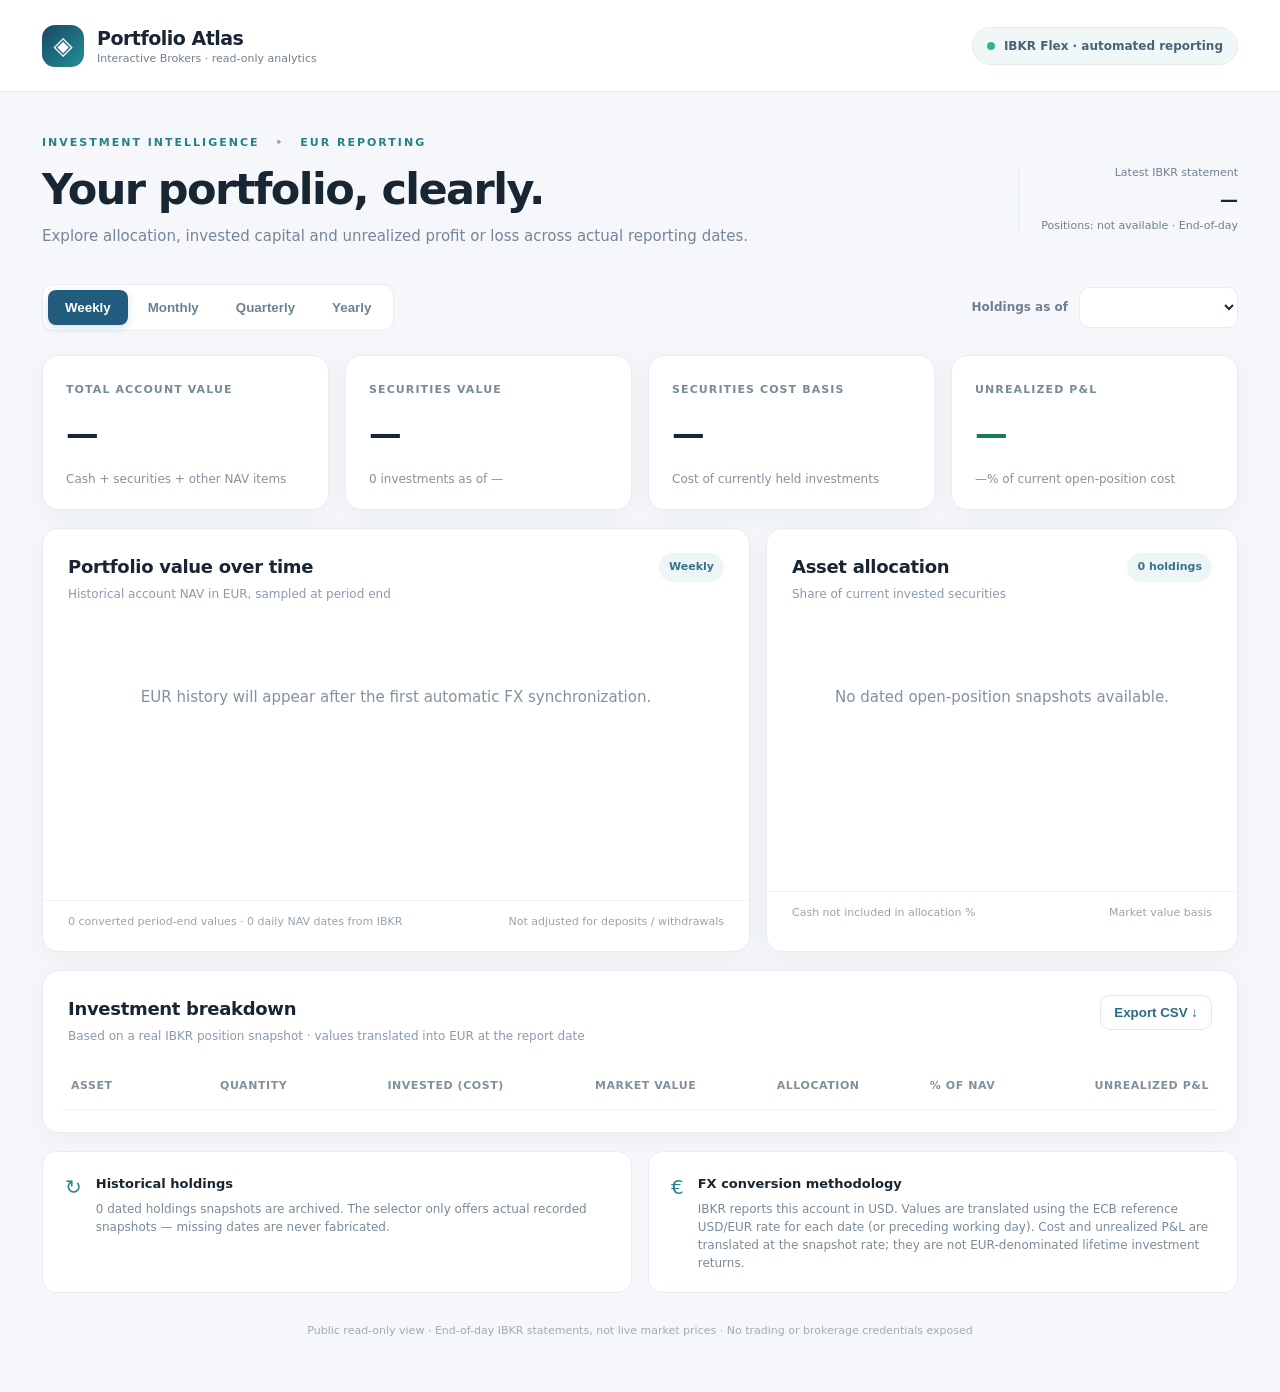
==== public/index.html @ f856964e "Restore public/index.html to project structure" ====
<!doctype html>
<html lang="en">
<head>
<meta charset="utf-8"><meta name="viewport" content="width=device-width,initial-scale=1">
<meta name="robots" content="noindex,nofollow">
<title>Portfolio Atlas · IBKR Analytics</title>
<link rel="stylesheet" href="style.css">
</head>
<body>
<div class="shell">
  <header class="header"><div class="brand"><div class="brand-icon">◈</div><div><div class="brand-name">Portfolio Atlas</div><div class="brand-subtitle">Interactive Brokers · read-only analytics</div></div></div><div class="status"><span class="green-dot"></span> IBKR Flex · automated reporting</div></header>
  <main>
    <div class="eyebrow">INVESTMENT INTELLIGENCE <span class="dot-sep">•</span> EUR REPORTING</div>
    <div class="head"><div><h1>Your portfolio, clearly.</h1><p class="lead">Explore allocation, invested capital and unrealized profit or loss across actual reporting dates.</p></div><div class="sync-box"><small>Latest IBKR statement</small><strong id="last-date">—</strong><small id="last-sync">Not yet synchronized</small></div></div>
    <div class="notice" id="fx-notice" hidden></div>
    <div class="controls"><div class="segment" role="group" aria-label="Reporting frequency"><button class="active" data-period="Weekly">Weekly</button><button data-period="Monthly">Monthly</button><button data-period="Quarterly">Quarterly</button><button data-period="Yearly">Yearly</button></div><div class="snapshot-pick"><label for="snapshot">Holdings as of</label><select id="snapshot"></select></div></div>
    <section class="metrics" aria-label="Portfolio overview">
      <article class="metric"><small>TOTAL ACCOUNT VALUE</small><div class="metric-value" id="nav-value">—</div><div class="metric-desc">Cash + securities + other NAV items</div></article>
      <article class="metric"><small>SECURITIES VALUE</small><div class="metric-value" id="hold-value">—</div><div class="metric-desc" id="hold-count">Current open holdings</div></article>
      <article class="metric"><small>SECURITIES COST BASIS</small><div class="metric-value" id="cost-value">—</div><div class="metric-desc">Cost of currently held investments</div></article>
      <article class="metric"><small>UNREALIZED P&L</small><div class="metric-value" id="pnl-value">—</div><div class="metric-desc" id="pnl-pct">Profit / loss on open positions</div></article>
    </section>
    <section class="panels">
      <article class="panel history"><div class="panel-header"><div><h2>Portfolio value over time</h2><p>Historical account NAV in EUR, sampled at period end</p></div><span class="chip" id="nav-period">Weekly</span></div><div id="nav-chart" class="chart-box"></div><div class="chart-footer"><span id="history-count">—</span><span>Not adjusted for deposits / withdrawals</span></div></article>
      <article class="panel allocation"><div class="panel-header"><div><h2>Asset allocation</h2><p>Share of current invested securities</p></div><span class="chip" id="count-label">—</span></div><div id="allocation" class="allocation-body"></div><div class="chart-footer"><span>Cash not included in allocation %</span><span>Market value basis</span></div></article>
    </section>
    <section class="panel positions"><div class="panel-header"><div><h2>Investment breakdown</h2><p>Based on a real IBKR position snapshot · values translated into EUR at the report date</p></div><button id="csv-export" class="outline">Export CSV ↓</button></div><div class="table-scroller"><table><thead><tr><th>Asset</th><th>Quantity</th><th>Invested (cost)</th><th>Market value</th><th>Allocation</th><th>% of NAV</th><th>Unrealized P&L</th></tr></thead><tbody id="holdings-table"></tbody></table></div></section>
    <div class="info-grid"><div class="info"><span class="info-icon">↻</span><div><strong>Historical holdings</strong><p id="holdings-history-info">Collecting actual position snapshots.</p></div></div><div class="info"><span class="info-icon">€</span><div><strong>FX conversion methodology</strong><p>IBKR reports this account in USD. Values are translated using the ECB reference USD/EUR rate for each date (or preceding working day). Cost and unrealized P&L are translated at the snapshot rate; they are not EUR-denominated lifetime investment returns.</p></div></div></div>
    <footer>Public read-only view · End-of-day IBKR statements, not live market prices · No trading or brokerage credentials exposed</footer>
  </main>
</div>
<script src="data.js"></script><script src="app.js"></script>
</body></html>
---- public/style.css ----
:root{--bg:#f5f7fa;--card:#fff;--ink:#182532;--muted:#708091;--line:#e7edf1;--blue:#1f5a82;--teal:#268b91;--green:#177c5b;--red:#bd5252;--shadow:0 5px 26px rgba(22,51,75,.045)}*{box-sizing:border-box}body{margin:0;background:var(--bg);color:var(--ink);font:15px/1.5 system-ui,-apple-system,"Segoe UI",sans-serif}.shell{max-width:1420px;margin:auto;min-height:100vh}.header{height:92px;display:flex;align-items:center;justify-content:space-between;border-bottom:1px solid var(--line);padding:0 42px;background:#fff}.brand{display:flex;align-items:center;gap:13px}.brand-icon{height:42px;width:42px;border-radius:13px;background:linear-gradient(135deg,#164865,#278e96);display:grid;place-items:center;color:#fff;font-size:25px}.brand-name{font-weight:750;letter-spacing:-.5px;font-size:19px}.brand-subtitle{font-size:11px;color:var(--muted);margin-top:-2px}.status{display:flex;align-items:center;gap:9px;color:#486476;background:#f0f7f7;border:1px solid #e3eded;border-radius:99px;padding:9px 14px;font-size:12px;font-weight:650}.green-dot{width:8px;height:8px;background:#36b58d;border-radius:50%}main{padding:43px 42px}.eyebrow{color:#268187;font-size:11px;font-weight:800;letter-spacing:2px}.dot-sep{padding:0 10px;color:#9aa4af}.head{display:flex;justify-content:space-between;align-items:center;gap:20px}h1{font-size:clamp(29px,4vw,43px);letter-spacing:-1.55px;line-height:1.2;margin:12px 0 10px}.lead{margin:0;color:#768597;font-size:15px;max-width:730px}.sync-box{text-align:right;border-left:1px solid var(--line);padding-left:22px;white-space:nowrap}.sync-box small{display:block;color:var(--muted);font-size:11px}.sync-box strong{display:block;font-size:18px;margin:5px 0}.controls{display:flex;justify-content:space-between;align-items:center;gap:14px;margin:36px 0 24px}.segment{display:flex;padding:5px;border:1px solid var(--line);background:white;border-radius:11px;gap:3px}.segment button{appearance:none;border:0;background:transparent;border-radius:8px;color:#6d8291;padding:10px 17px;cursor:pointer;font-weight:600}.segment button.active{background:#215b7e;color:white;box-shadow:0 3px 8px #17395326}.snapshot-pick{display:flex;align-items:center;gap:11px}.snapshot-pick label{font-size:12px;color:var(--muted);font-weight:700}.snapshot-pick select{border:1px solid var(--line);background:#fff;border-radius:10px;padding:11px 13px;min-width:159px;color:var(--ink)}.metrics{display:grid;grid-template-columns:repeat(4,minmax(0,1fr));gap:16px}.metric{background:#fff;border:1px solid var(--line);border-radius:16px;padding:21px 23px;box-shadow:var(--shadow)}.metric small{font-size:11px;font-weight:750;letter-spacing:1.1px;color:#778c99}.metric-value{font-size:clamp(23px,2.55vw,33px);font-weight:760;letter-spacing:-1px;margin:11px 0}.metric-desc{font-size:12px;color:#8492a0}.positive{color:var(--green)}.negative{color:var(--red)}.panels{display:grid;grid-template-columns:1.5fr 1fr;gap:16px;margin-top:18px}.panel{background:#fff;border:1px solid var(--line);border-radius:16px;box-shadow:var(--shadow);overflow:hidden}.panel-header{display:flex;align-items:flex-start;justify-content:space-between;gap:12px;padding:24px 25px 8px}h2{font-size:18px;letter-spacing:-.3px;margin:0 0 5px}.panel-header p{font-size:12px;color:#8b9aab;margin:0}.chip{border-radius:99px;padding:6px 10px;background:#edf5f7;font-size:11px;color:#38748d;font-weight:700}.chart-box{height:289px;padding:15px 20px 8px}.chart-box svg{width:100%;height:100%;overflow:visible}.chart-footer{display:flex;justify-content:space-between;padding:13px 25px 20px;border-top:1px solid #f0f2f4;gap:10px;font-size:11px;color:#97a4af}.allocation-body{padding:15px 24px 18px;min-height:280px}.bar-row{margin:0 0 15px}.bar-line{display:flex;justify-content:space-between;margin-bottom:6px;font-size:12px}.bar-line strong{font-weight:750}.bar-line span{color:#607482}.bar-bg{width:100%;height:9px;background:#edf2f4;border-radius:12px;overflow:hidden}.bar-fill{height:100%;border-radius:12px;background:linear-gradient(90deg,#24718e,#38a7a0)}.positions{margin-top:18px}.outline{border:1px solid #dfe9ee;background:white;border-radius:10px;color:#296b86;font-weight:700;padding:9px 13px;cursor:pointer}.table-scroller{overflow:auto;padding:10px 18px 22px}table{border-collapse:collapse;width:100%;white-space:nowrap;text-align:right;font-size:13px}td,th{padding:15px 10px;border-bottom:1px solid #eff2f4}th{font-weight:750;color:#81919c;font-size:11px;text-transform:uppercase;letter-spacing:.55px}td{font-variant-numeric:tabular-nums}td:first-child,th:first-child{text-align:left}.ticker{display:flex;align-items:center;gap:11px}.ticker-icon{flex-shrink:0;border-radius:10px;width:38px;height:38px;display:grid;place-items:center;background:#edf4f6;color:#255d7a;font-size:11px;font-weight:850}.ticker strong{display:block;font-weight:750}.ticker small{display:block;color:#9ba6b1;font-size:10px;max-width:250px;overflow:hidden;text-overflow:ellipsis}.cell-muted{color:#687b88}.empty{color:#8091a0;text-align:center;padding:60px 12px}.notice{margin-top:24px;border-radius:12px;background:#fff8e8;color:#785e2c;padding:13px 16px;border:1px solid #f0e5c9;font-size:13px}.info-grid{display:grid;grid-template-columns:1fr 1fr;gap:16px;margin-top:18px}.info{display:flex;gap:14px;padding:20px 22px;border:1px solid var(--line);border-radius:14px;background:#fff}.info-icon{font-size:20px;color:#28858c}.info strong{font-size:13px}.info p{margin:5px 0 0;color:#7a8b98;font-size:12px}footer{padding:30px 0 10px;text-align:center;color:#a0abb3;font-size:11px}@media(max-width:980px){.metrics{grid-template-columns:repeat(2,1fr)}.panels,.info-grid{grid-template-columns:1fr}.chart-box{height:260px}}@media(max-width:650px){.header{height:80px;padding:0 20px}.header .status{display:none}main{padding:26px 16px}.head{display:block}.sync-box{text-align:left;border:0;padding:14px 0 0}.controls{flex-direction:column;align-items:stretch;margin:24px 0 18px}.segment{display:grid;grid-template-columns:repeat(4,1fr)}.segment button{padding:8px 3px;font-size:12px}.snapshot-pick{justify-content:space-between}.metrics{gap:10px}.metric{padding:15px}.metric-value{font-size:22px}.metric small{font-size:9px}.metric-desc{font-size:10px}.panel-header{padding:20px 17px 6px}.chart-footer{padding:12px 16px 16px}.ticker small{max-width:110px}}
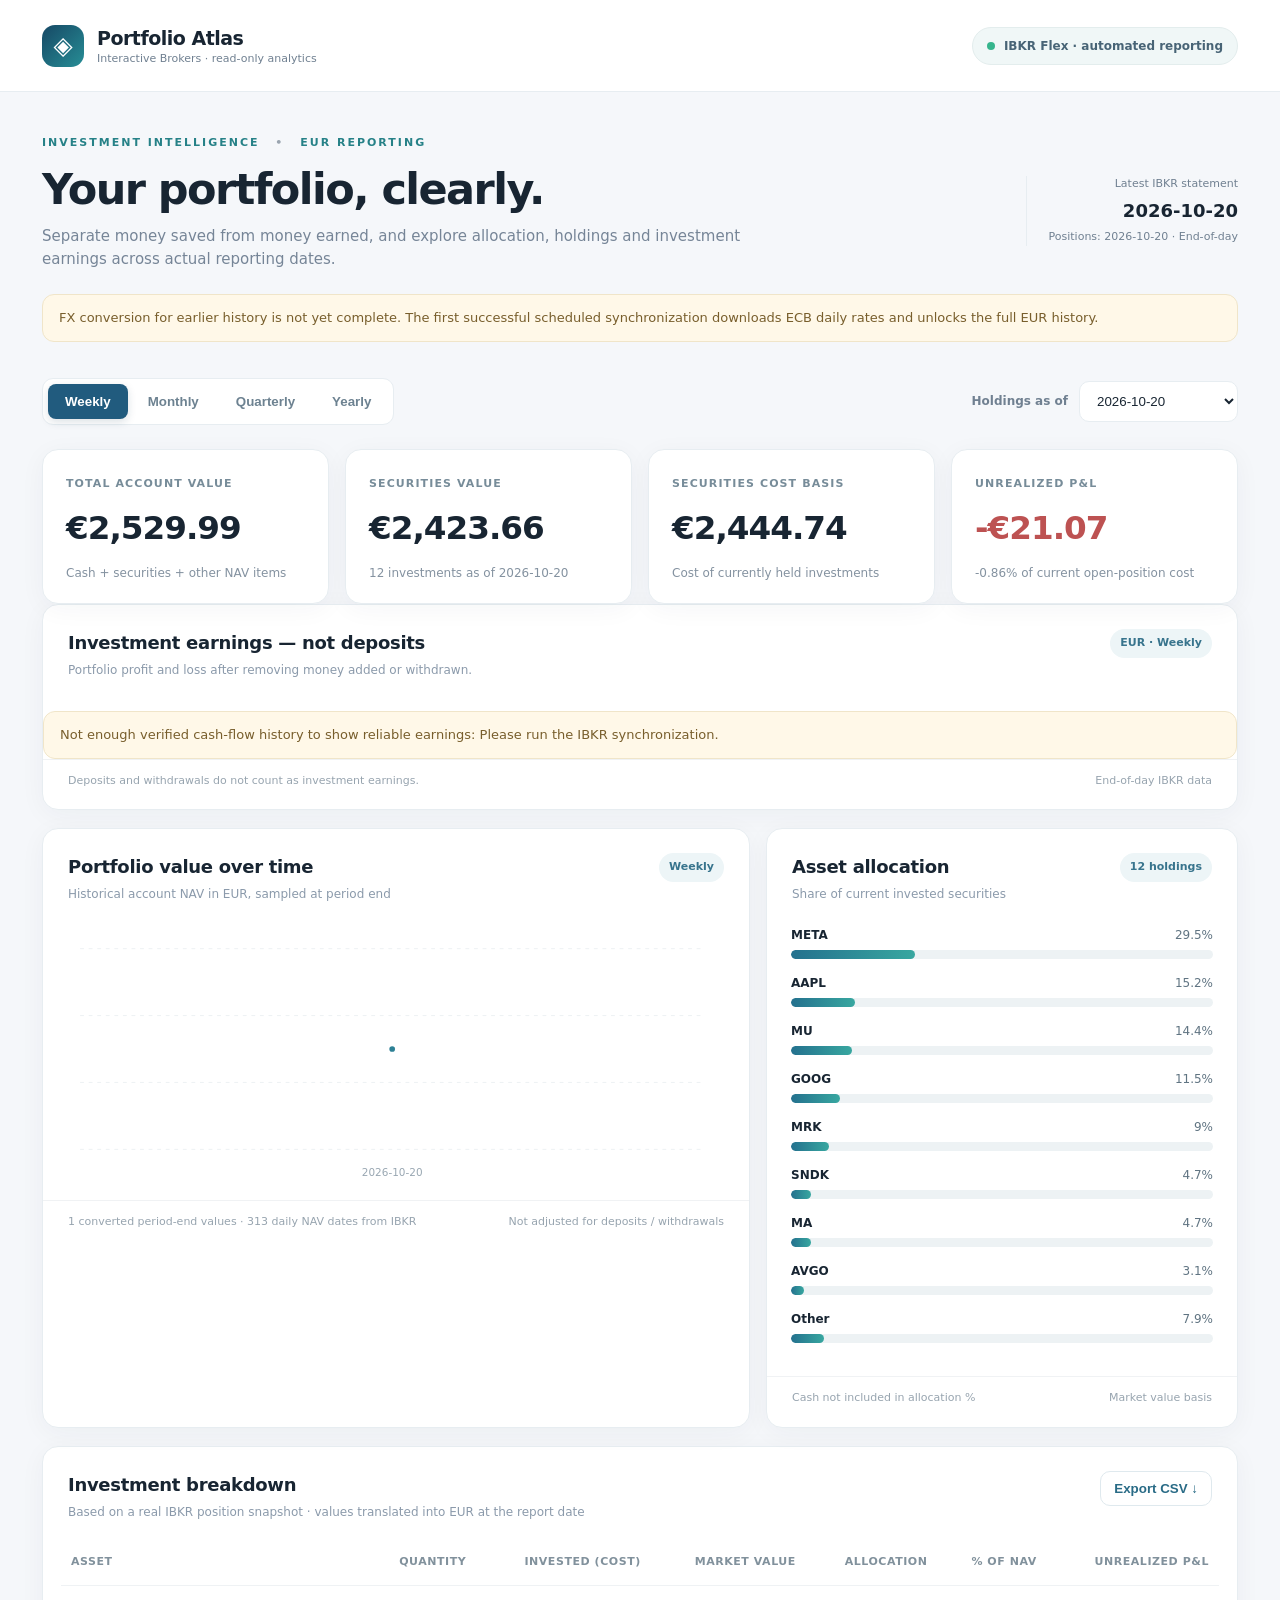
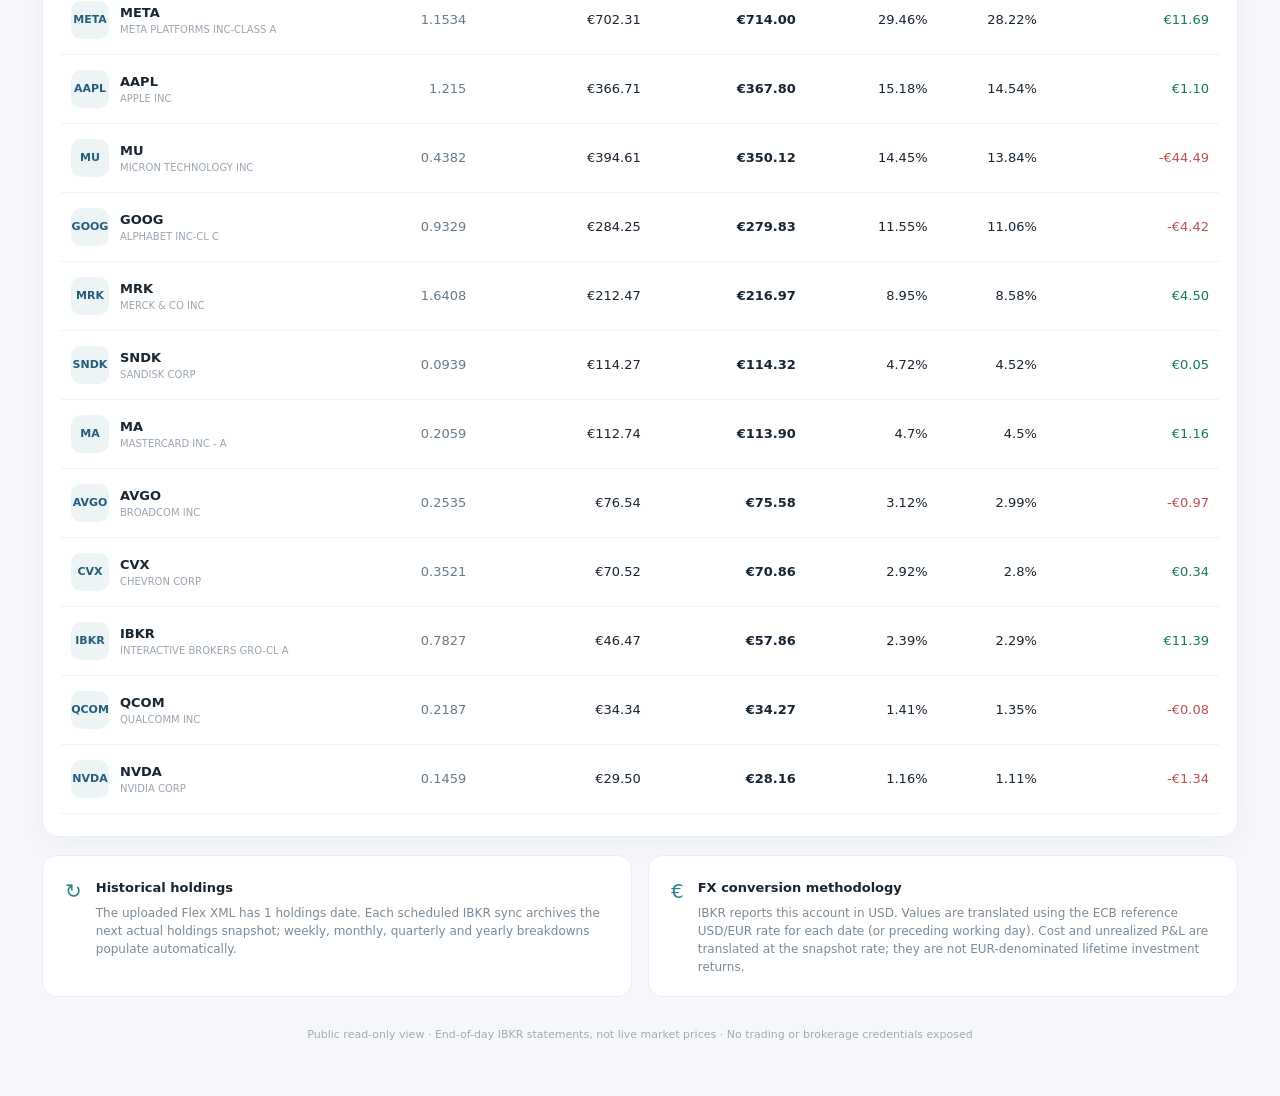
==== commit 7de4570f: "Display earnings insights in portfolio dashboard" ====
--- a/public/index.html
+++ b/public/index.html
@@ -11,7 +11,7 @@
   <header class="header"><div class="brand"><div class="brand-icon">◈</div><div><div class="brand-name">Portfolio Atlas</div><div class="brand-subtitle">Interactive Brokers · read-only analytics</div></div></div><div class="status"><span class="green-dot"></span> IBKR Flex · automated reporting</div></header>
   <main>
     <div class="eyebrow">INVESTMENT INTELLIGENCE <span class="dot-sep">•</span> EUR REPORTING</div>
-    <div class="head"><div><h1>Your portfolio, clearly.</h1><p class="lead">Explore allocation, invested capital and unrealized profit or loss across actual reporting dates.</p></div><div class="sync-box"><small>Latest IBKR statement</small><strong id="last-date">—</strong><small id="last-sync">Not yet synchronized</small></div></div>
+    <div class="head"><div><h1>Your portfolio, clearly.</h1><p class="lead">Separate money saved from money earned, and explore allocation, holdings and investment earnings across actual reporting dates.</p></div><div class="sync-box"><small>Latest IBKR statement</small><strong id="last-date">—</strong><small id="last-sync">Not yet synchronized</small></div></div>
     <div class="notice" id="fx-notice" hidden></div>
     <div class="controls"><div class="segment" role="group" aria-label="Reporting frequency"><button class="active" data-period="Weekly">Weekly</button><button data-period="Monthly">Monthly</button><button data-period="Quarterly">Quarterly</button><button data-period="Yearly">Yearly</button></div><div class="snapshot-pick"><label for="snapshot">Holdings as of</label><select id="snapshot"></select></div></div>
     <section class="metrics" aria-label="Portfolio overview">
@@ -29,5 +29,5 @@
     <footer>Public read-only view · End-of-day IBKR statements, not live market prices · No trading or brokerage credentials exposed</footer>
   </main>
 </div>
-<script src="data.js"></script><script src="app.js"></script>
+<script src="data.js"></script><script src="app.js"></script><script src="returns.js"></script>
 </body></html>
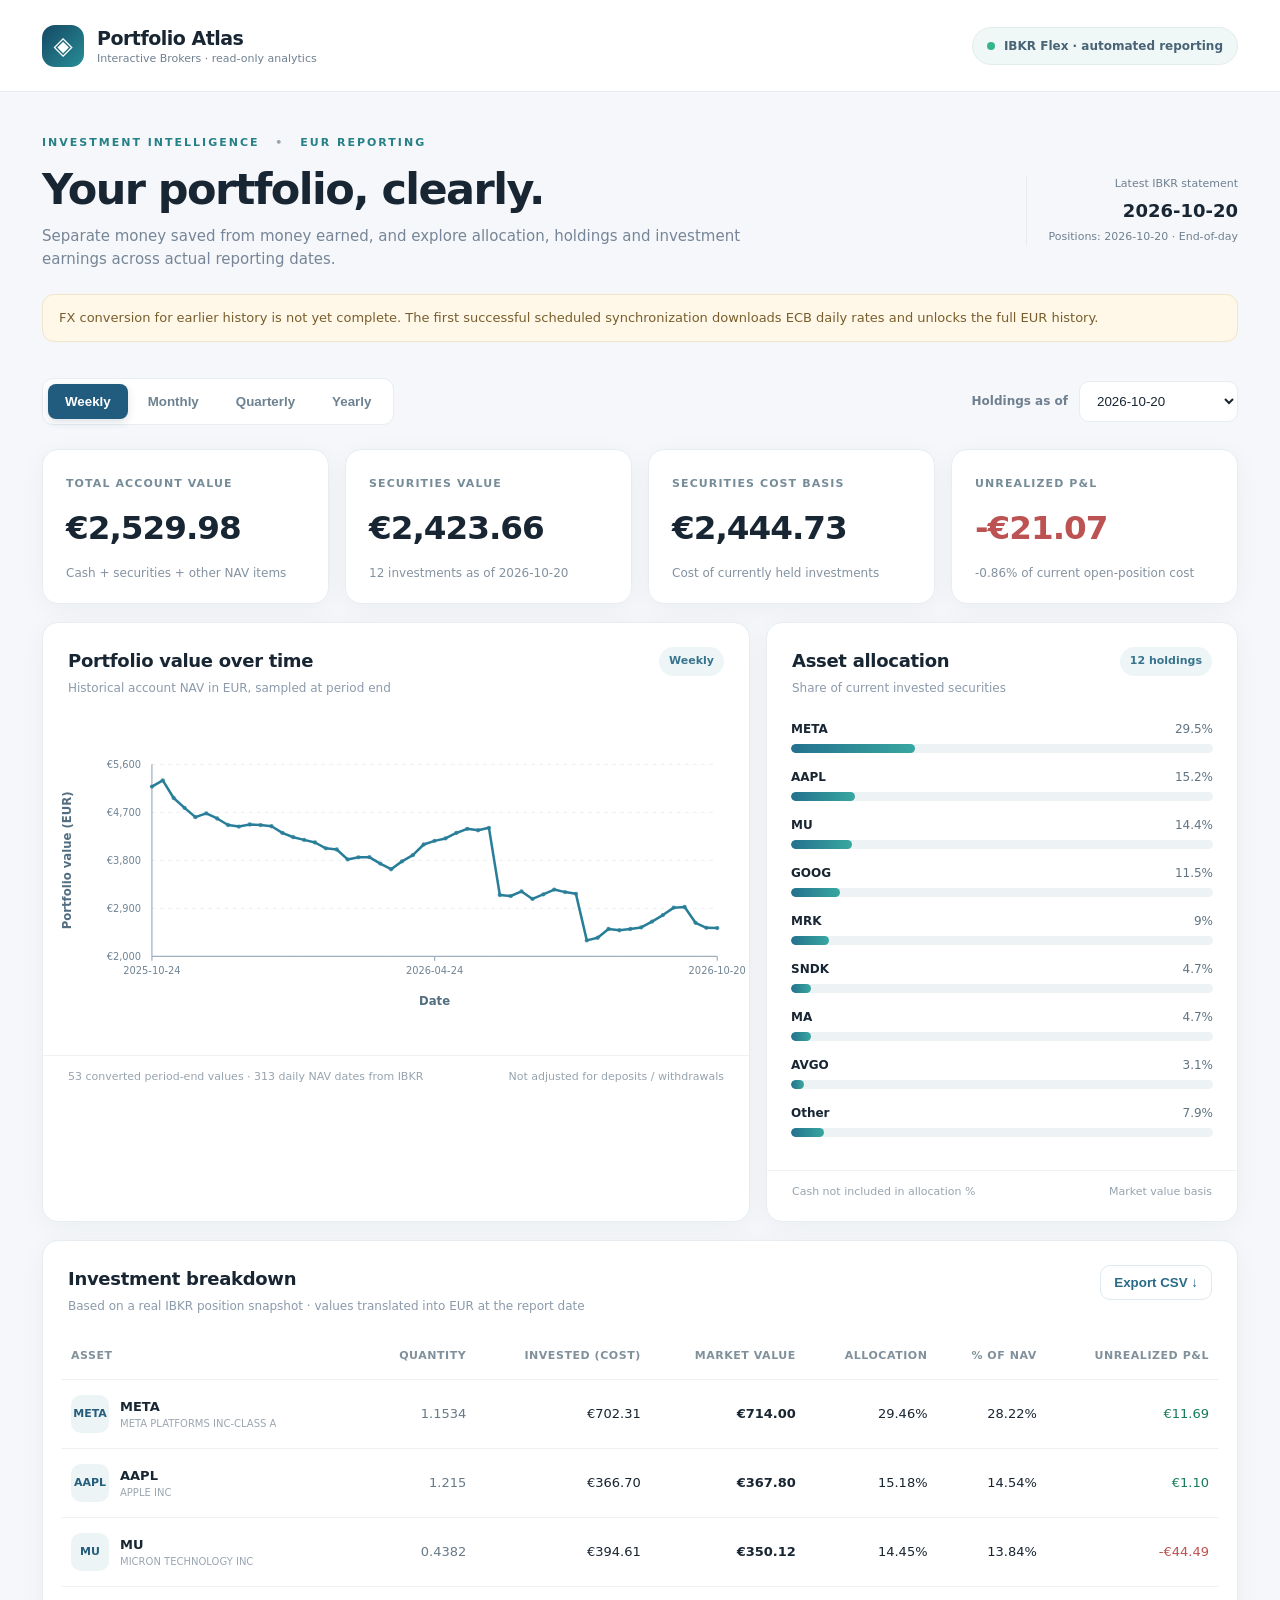
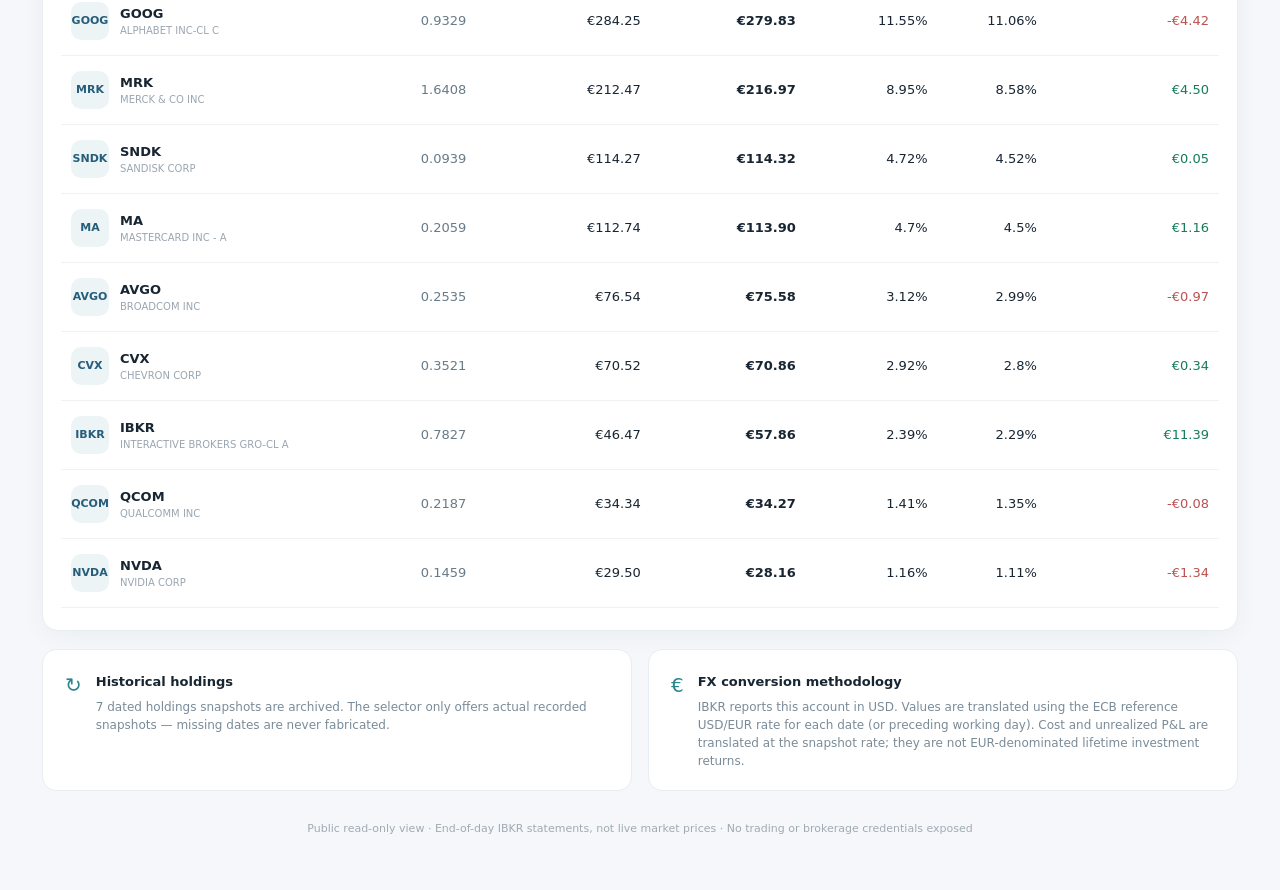
==== commit f594264e: "Load shared interactive date/amount chart module on portfolio site" ====
--- a/public/index.html
+++ b/public/index.html
@@ -29,5 +29,5 @@
     <footer>Public read-only view · End-of-day IBKR statements, not live market prices · No trading or brokerage credentials exposed</footer>
   </main>
 </div>
-<script src="data.js"></script><script src="app.js"></script><script src="returns.js"></script>
+<script src="data.js"></script><script src="chart.js"></script><script src="app.js"></script><script src="returns.js"></script>
 </body></html>
--- a/public/style.css
+++ b/public/style.css
@@ -1 +1,37 @@
-:root{--bg:#f5f7fa;--card:#fff;--ink:#182532;--muted:#708091;--line:#e7edf1;--blue:#1f5a82;--teal:#268b91;--green:#177c5b;--red:#bd5252;--shadow:0 5px 26px rgba(22,51,75,.045)}*{box-sizing:border-box}body{margin:0;background:var(--bg);color:var(--ink);font:15px/1.5 system-ui,-apple-system,"Segoe UI",sans-serif}.shell{max-width:1420px;margin:auto;min-height:100vh}.header{height:92px;display:flex;align-items:center;justify-content:space-between;border-bottom:1px solid var(--line);padding:0 42px;background:#fff}.brand{display:flex;align-items:center;gap:13px}.brand-icon{height:42px;width:42px;border-radius:13px;background:linear-gradient(135deg,#164865,#278e96);display:grid;place-items:center;color:#fff;font-size:25px}.brand-name{font-weight:750;letter-spacing:-.5px;font-size:19px}.brand-subtitle{font-size:11px;color:var(--muted);margin-top:-2px}.status{display:flex;align-items:center;gap:9px;color:#486476;background:#f0f7f7;border:1px solid #e3eded;border-radius:99px;padding:9px 14px;font-size:12px;font-weight:650}.green-dot{width:8px;height:8px;background:#36b58d;border-radius:50%}main{padding:43px 42px}.eyebrow{color:#268187;font-size:11px;font-weight:800;letter-spacing:2px}.dot-sep{padding:0 10px;color:#9aa4af}.head{display:flex;justify-content:space-between;align-items:center;gap:20px}h1{font-size:clamp(29px,4vw,43px);letter-spacing:-1.55px;line-height:1.2;margin:12px 0 10px}.lead{margin:0;color:#768597;font-size:15px;max-width:730px}.sync-box{text-align:right;border-left:1px solid var(--line);padding-left:22px;white-space:nowrap}.sync-box small{display:block;color:var(--muted);font-size:11px}.sync-box strong{display:block;font-size:18px;margin:5px 0}.controls{display:flex;justify-content:space-between;align-items:center;gap:14px;margin:36px 0 24px}.segment{display:flex;padding:5px;border:1px solid var(--line);background:white;border-radius:11px;gap:3px}.segment button{appearance:none;border:0;background:transparent;border-radius:8px;color:#6d8291;padding:10px 17px;cursor:pointer;font-weight:600}.segment button.active{background:#215b7e;color:white;box-shadow:0 3px 8px #17395326}.snapshot-pick{display:flex;align-items:center;gap:11px}.snapshot-pick label{font-size:12px;color:var(--muted);font-weight:700}.snapshot-pick select{border:1px solid var(--line);background:#fff;border-radius:10px;padding:11px 13px;min-width:159px;color:var(--ink)}.metrics{display:grid;grid-template-columns:repeat(4,minmax(0,1fr));gap:16px}.metric{background:#fff;border:1px solid var(--line);border-radius:16px;padding:21px 23px;box-shadow:var(--shadow)}.metric small{font-size:11px;font-weight:750;letter-spacing:1.1px;color:#778c99}.metric-value{font-size:clamp(23px,2.55vw,33px);font-weight:760;letter-spacing:-1px;margin:11px 0}.metric-desc{font-size:12px;color:#8492a0}.positive{color:var(--green)}.negative{color:var(--red)}.panels{display:grid;grid-template-columns:1.5fr 1fr;gap:16px;margin-top:18px}.panel{background:#fff;border:1px solid var(--line);border-radius:16px;box-shadow:var(--shadow);overflow:hidden}.panel-header{display:flex;align-items:flex-start;justify-content:space-between;gap:12px;padding:24px 25px 8px}h2{font-size:18px;letter-spacing:-.3px;margin:0 0 5px}.panel-header p{font-size:12px;color:#8b9aab;margin:0}.chip{border-radius:99px;padding:6px 10px;background:#edf5f7;font-size:11px;color:#38748d;font-weight:700}.chart-box{height:289px;padding:15px 20px 8px}.chart-box svg{width:100%;height:100%;overflow:visible}.chart-footer{display:flex;justify-content:space-between;padding:13px 25px 20px;border-top:1px solid #f0f2f4;gap:10px;font-size:11px;color:#97a4af}.allocation-body{padding:15px 24px 18px;min-height:280px}.bar-row{margin:0 0 15px}.bar-line{display:flex;justify-content:space-between;margin-bottom:6px;font-size:12px}.bar-line strong{font-weight:750}.bar-line span{color:#607482}.bar-bg{width:100%;height:9px;background:#edf2f4;border-radius:12px;overflow:hidden}.bar-fill{height:100%;border-radius:12px;background:linear-gradient(90deg,#24718e,#38a7a0)}.positions{margin-top:18px}.outline{border:1px solid #dfe9ee;background:white;border-radius:10px;color:#296b86;font-weight:700;padding:9px 13px;cursor:pointer}.table-scroller{overflow:auto;padding:10px 18px 22px}table{border-collapse:collapse;width:100%;white-space:nowrap;text-align:right;font-size:13px}td,th{padding:15px 10px;border-bottom:1px solid #eff2f4}th{font-weight:750;color:#81919c;font-size:11px;text-transform:uppercase;letter-spacing:.55px}td{font-variant-numeric:tabular-nums}td:first-child,th:first-child{text-align:left}.ticker{display:flex;align-items:center;gap:11px}.ticker-icon{flex-shrink:0;border-radius:10px;width:38px;height:38px;display:grid;place-items:center;background:#edf4f6;color:#255d7a;font-size:11px;font-weight:850}.ticker strong{display:block;font-weight:750}.ticker small{display:block;color:#9ba6b1;font-size:10px;max-width:250px;overflow:hidden;text-overflow:ellipsis}.cell-muted{color:#687b88}.empty{color:#8091a0;text-align:center;padding:60px 12px}.notice{margin-top:24px;border-radius:12px;background:#fff8e8;color:#785e2c;padding:13px 16px;border:1px solid #f0e5c9;font-size:13px}.info-grid{display:grid;grid-template-columns:1fr 1fr;gap:16px;margin-top:18px}.info{display:flex;gap:14px;padding:20px 22px;border:1px solid var(--line);border-radius:14px;background:#fff}.info-icon{font-size:20px;color:#28858c}.info strong{font-size:13px}.info p{margin:5px 0 0;color:#7a8b98;font-size:12px}footer{padding:30px 0 10px;text-align:center;color:#a0abb3;font-size:11px}@media(max-width:980px){.metrics{grid-template-columns:repeat(2,1fr)}.panels,.info-grid{grid-template-columns:1fr}.chart-box{height:260px}}@media(max-width:650px){.header{height:80px;padding:0 20px}.header .status{display:none}main{padding:26px 16px}.head{display:block}.sync-box{text-align:left;border:0;padding:14px 0 0}.controls{flex-direction:column;align-items:stretch;margin:24px 0 18px}.segment{display:grid;grid-template-columns:repeat(4,1fr)}.segment button{padding:8px 3px;font-size:12px}.snapshot-pick{justify-content:space-between}.metrics{gap:10px}.metric{padding:15px}.metric-value{font-size:22px}.metric small{font-size:9px}.metric-desc{font-size:10px}.panel-header{padding:20px 17px 6px}.chart-footer{padding:12px 16px 16px}.ticker small{max-width:110px}}
+:root{--bg:#f5f7fa;--card:#fff;--ink:#182532;--muted:#708091;--line:#e7edf1;--blue:#1f5a82;--teal:#268b91;--green:#177c5b;--red:#bd5252;--shadow:0 5px 26px rgba(22,51,75,.045)}*{box-sizing:border-box}body{margin:0;background:var(--bg);color:var(--ink);font:15px/1.5 system-ui,-apple-system,"Segoe UI",sans-serif}.shell{max-width:1420px;margin:auto;min-height:100vh}.header{height:92px;display:flex;align-items:center;justify-content:space-between;border-bottom:1px solid var(--line);padding:0 42px;background:#fff}.brand{display:flex;align-items:center;gap:13px}.brand-icon{height:42px;width:42px;border-radius:13px;background:linear-gradient(135deg,#164865,#278e96);display:grid;place-items:center;color:#fff;font-size:25px}.brand-name{font-weight:750;letter-spacing:-.5px;font-size:19px}.brand-subtitle{font-size:11px;color:var(--muted);margin-top:-2px}.status{display:flex;align-items:center;gap:9px;color:#486476;background:#f0f7f7;border:1px solid #e3eded;border-radius:99px;padding:9px 14px;font-size:12px;font-weight:650}.green-dot{width:8px;height:8px;background:#36b58d;border-radius:50%}main{padding:43px 42px}.eyebrow{color:#268187;font-size:11px;font-weight:800;letter-spacing:2px}.dot-sep{padding:0 10px;color:#9aa4af}.head{display:flex;justify-content:space-between;align-items:center;gap:20px}h1{font-size:clamp(29px,4vw,43px);letter-spacing:-1.55px;line-height:1.2;margin:12px 0 10px}.lead{margin:0;color:#768597;font-size:15px;max-width:730px}.sync-box{text-align:right;border-left:1px solid var(--line);padding-left:22px;white-space:nowrap}.sync-box small{display:block;color:var(--muted);font-size:11px}.sync-box strong{display:block;font-size:18px;margin:5px 0}.controls{display:flex;justify-content:space-between;align-items:center;gap:14px;margin:36px 0 24px}.segment{display:flex;padding:5px;border:1px solid var(--line);background:white;border-radius:11px;gap:3px}.segment button{appearance:none;border:0;background:transparent;border-radius:8px;color:#6d8291;padding:10px 17px;cursor:pointer;font-weight:600}.segment button.active{background:#215b7e;color:white;box-shadow:0 3px 8px #17395326}.snapshot-pick{display:flex;align-items:center;gap:11px}.snapshot-pick label{font-size:12px;color:var(--muted);font-weight:700}.snapshot-pick select{border:1px solid var(--line);background:#fff;border-radius:10px;padding:11px 13px;min-width:159px;color:var(--ink)}.metrics{display:grid;grid-template-columns:repeat(4,minmax(0,1fr));gap:16px}.metric{background:#fff;border:1px solid var(--line);border-radius:16px;padding:21px 23px;box-shadow:var(--shadow)}.metric small{font-size:11px;font-weight:750;letter-spacing:1.1px;color:#778c99}.metric-value{font-size:clamp(23px,2.55vw,33px);font-weight:760;letter-spacing:-1px;margin:11px 0}.metric-desc{font-size:12px;color:#8492a0}.positive{color:var(--green)}.negative{color:var(--red)}.panels{display:grid;grid-template-columns:1.5fr 1fr;gap:16px;margin-top:18px}.panel{background:#fff;border:1px solid var(--line);border-radius:16px;box-shadow:var(--shadow);overflow:hidden}.panel-header{display:flex;align-items:flex-start;justify-content:space-between;gap:12px;padding:24px 25px 8px}h2{font-size:18px;letter-spacing:-.3px;margin:0 0 5px}.panel-header p{font-size:12px;color:#8b9aab;margin:0}.chip{border-radius:99px;padding:6px 10px;background:#edf5f7;font-size:11px;color:#38748d;font-weight:700}.chart-box{height:350px;padding:10px 12px 8px}.chart-box svg{width:100%;height:100%;overflow:visible}.chart-footer{display:flex;justify-content:space-between;padding:13px 25px 20px;border-top:1px solid #f0f2f4;gap:10px;font-size:11px;color:#97a4af}.allocation-body{padding:15px 24px 18px;min-height:280px}.bar-row{margin:0 0 15px}.bar-line{display:flex;justify-content:space-between;margin-bottom:6px;font-size:12px}.bar-line strong{font-weight:750}.bar-line span{color:#607482}.bar-bg{width:100%;height:9px;background:#edf2f4;border-radius:12px;overflow:hidden}.bar-fill{height:100%;border-radius:12px;background:linear-gradient(90deg,#24718e,#38a7a0)}.positions{margin-top:18px}.outline{border:1px solid #dfe9ee;background:white;border-radius:10px;color:#296b86;font-weight:700;padding:9px 13px;cursor:pointer}.table-scroller{overflow:auto;padding:10px 18px 22px}table{border-collapse:collapse;width:100%;white-space:nowrap;text-align:right;font-size:13px}td,th{padding:15px 10px;border-bottom:1px solid #eff2f4}th{font-weight:750;color:#81919c;font-size:11px;text-transform:uppercase;letter-spacing:.55px}td{font-variant-numeric:tabular-nums}td:first-child,th:first-child{text-align:left}.ticker{display:flex;align-items:center;gap:11px}.ticker-icon{flex-shrink:0;border-radius:10px;width:38px;height:38px;display:grid;place-items:center;background:#edf4f6;color:#255d7a;font-size:11px;font-weight:850}.ticker strong{display:block;font-weight:750}.ticker small{display:block;color:#9ba6b1;font-size:10px;max-width:250px;overflow:hidden;text-overflow:ellipsis}.cell-muted{color:#687b88}.empty{color:#8091a0;text-align:center;padding:60px 12px}.notice{margin-top:24px;border-radius:12px;background:#fff8e8;color:#785e2c;padding:13px 16px;border:1px solid #f0e5c9;font-size:13px}.info-grid{display:grid;grid-template-columns:1fr 1fr;gap:16px;margin-top:18px}.info{display:flex;gap:14px;padding:20px 22px;border:1px solid var(--line);border-radius:14px;background:#fff}.info-icon{font-size:20px;color:#28858c}.info strong{font-size:13px}.info p{margin:5px 0 0;color:#7a8b98;font-size:12px}footer{padding:30px 0 10px;text-align:center;color:#a0abb3;font-size:11px}@media(max-width:980px){.metrics{grid-template-columns:repeat(2,1fr)}.panels,.info-grid{grid-template-columns:1fr}.chart-box{height:260px}}@media(max-width:650px){.header{height:80px;padding:0 20px}.header .status{display:none}main{padding:26px 16px}.head{display:block}.sync-box{text-align:left;border:0;padding:14px 0 0}.controls{flex-direction:column;align-items:stretch;margin:24px 0 18px}.segment{display:grid;grid-template-columns:repeat(4,1fr)}.segment button{padding:8px 3px;font-size:12px}.snapshot-pick{justify-content:space-between}.metrics{gap:10px}.metric{padding:15px}.metric-value{font-size:22px}.metric small{font-size:9px}.metric-desc{font-size:10px}.panel-header{padding:20px 17px 6px}.chart-footer{padding:12px 16px 16px}.ticker small{max-width:110px}}
+
+
+/* Returns versus deposited capital */
+.performance-section{margin-top:18px}.performance-stats{display:grid;grid-template-columns:repeat(3,minmax(0,1fr));gap:14px;padding:17px 24px}
+.performance-stat{padding:17px;border:1px solid #e8eef1;background:#f9fbfc;border-radius:12px}
+.performance-stat small{display:block;font-size:10px;font-weight:800;letter-spacing:.8px;color:#778c99}
+.performance-stat strong{display:block;font-size:clamp(19px,2.1vw,28px);font-weight:750;font-variant-numeric:tabular-nums;letter-spacing:-.45px;line-height:1.5;margin:8px 0 3px}
+.performance-stat > span{display:block;font-size:11px;color:#81919c}
+.performance-charts{display:grid;grid-template-columns:1fr;gap:18px;padding:14px 23px 21px}
+.performance-charts>div{border:1px solid #eef2f4;border-radius:13px;padding:16px;min-width:0}
+.performance-charts h3,.performance-table-title h3{font-size:14px;margin:0 0 4px}
+.performance-charts p,.performance-table-title p{font-size:11px;color:#8a9ba8;margin:0}
+.performance-chart{height:345px}.performance-chart svg{display:block;width:100%;height:100%;overflow:visible}
+.performance-table-title{padding:4px 25px 0}.performance-date{display:block;font-size:10px;font-weight:400;color:#8596a2}
+.performance-note{color:#8293a0;font-size:11px;margin:0;padding:0 25px 20px}
+.performance-warning{margin:18px 24px}.performance-section .table-scroller{max-height:420px;overflow:auto}
+.performance-section th{position:sticky;top:0;background:#fff;z-index:1}
+@media(max-width:650px){.performance-stats{grid-template-columns:1fr;padding:12px 16px}.performance-charts{padding:10px 13px}.performance-table-title,.performance-note{padding-left:17px;padding-right:17px}}
+
+
+/* Shared, fully labeled and hoverable historical charts. */
+.chart-box,.performance-chart{position:relative}
+.interactive-line-chart{display:block;width:100%;height:100%;overflow:visible}
+.chart-grid-line{stroke:#e7edf1;stroke-width:1;stroke-dasharray:4 5}
+.chart-axis-line{stroke:#9fb0be;stroke-width:1.35}
+.chart-tick{font-size:11px;fill:#708494;font-variant-numeric:tabular-nums}
+.chart-axis-title{font-size:13px;fill:#526e80;font-weight:700}
+.chart-data-point{opacity:.8}
+.chart-focus-guide{stroke:#82a4b6;stroke-dasharray:4 4;stroke-width:1.6;pointer-events:none}
+.chart-focus-dot{stroke:white;stroke-width:2.2;pointer-events:none}
+.chart-point-hit{cursor:crosshair}
+.chart-point-hit:focus-visible{stroke:#4b91a7;stroke-width:2;stroke-dasharray:4 5;outline:none}
+.chart-tooltip{position:absolute;z-index:5;pointer-events:none;transform:translate(-50%,-100%);padding:8px 12px;border-radius:9px;background:#173d52;color:white;font-size:12px;font-weight:750;font-variant-numeric:tabular-nums;white-space:nowrap;box-shadow:0 8px 22px rgba(20,53,71,.24)}
+.chart-tooltip.below-point{transform:translate(-50%,0)}
+.chart-tooltip[hidden]{display:none}
+@media(max-width:650px){.chart-box{height:285px;padding:8px 0 6px}.performance-chart{height:285px}}
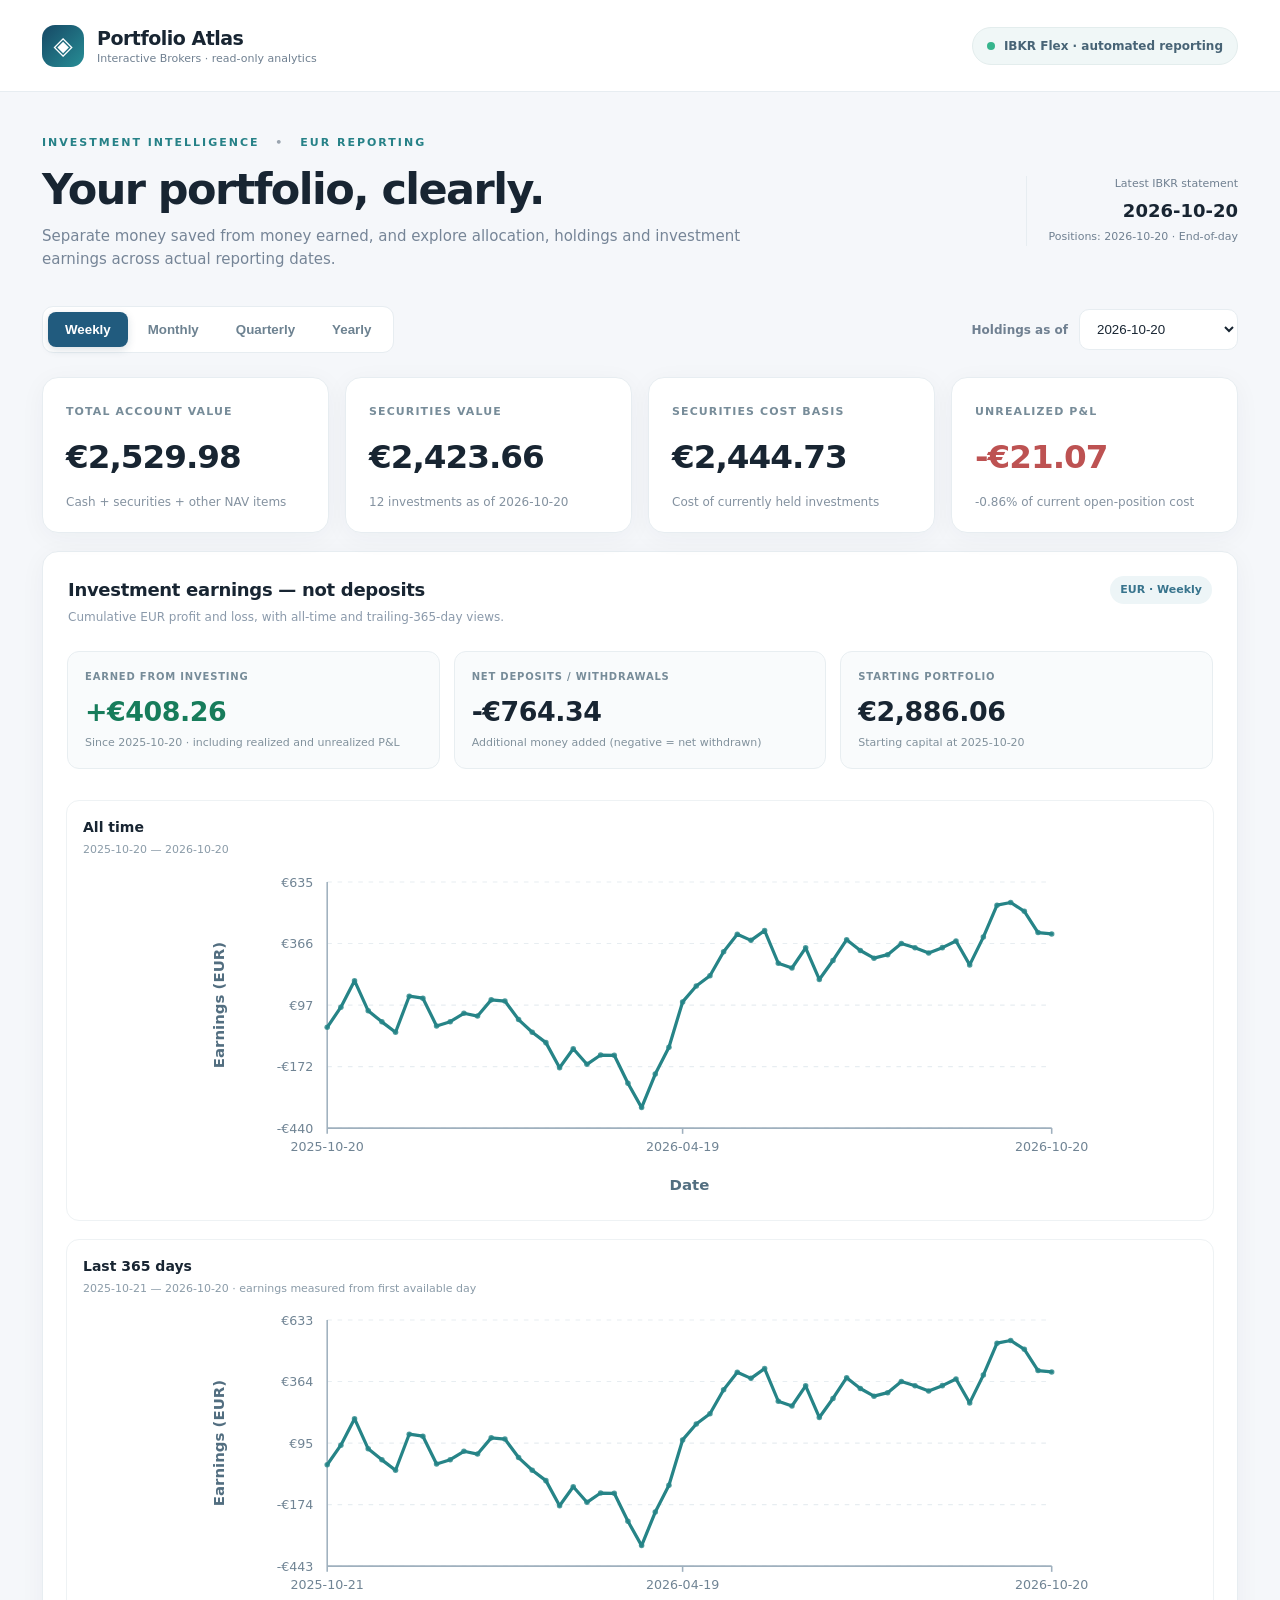
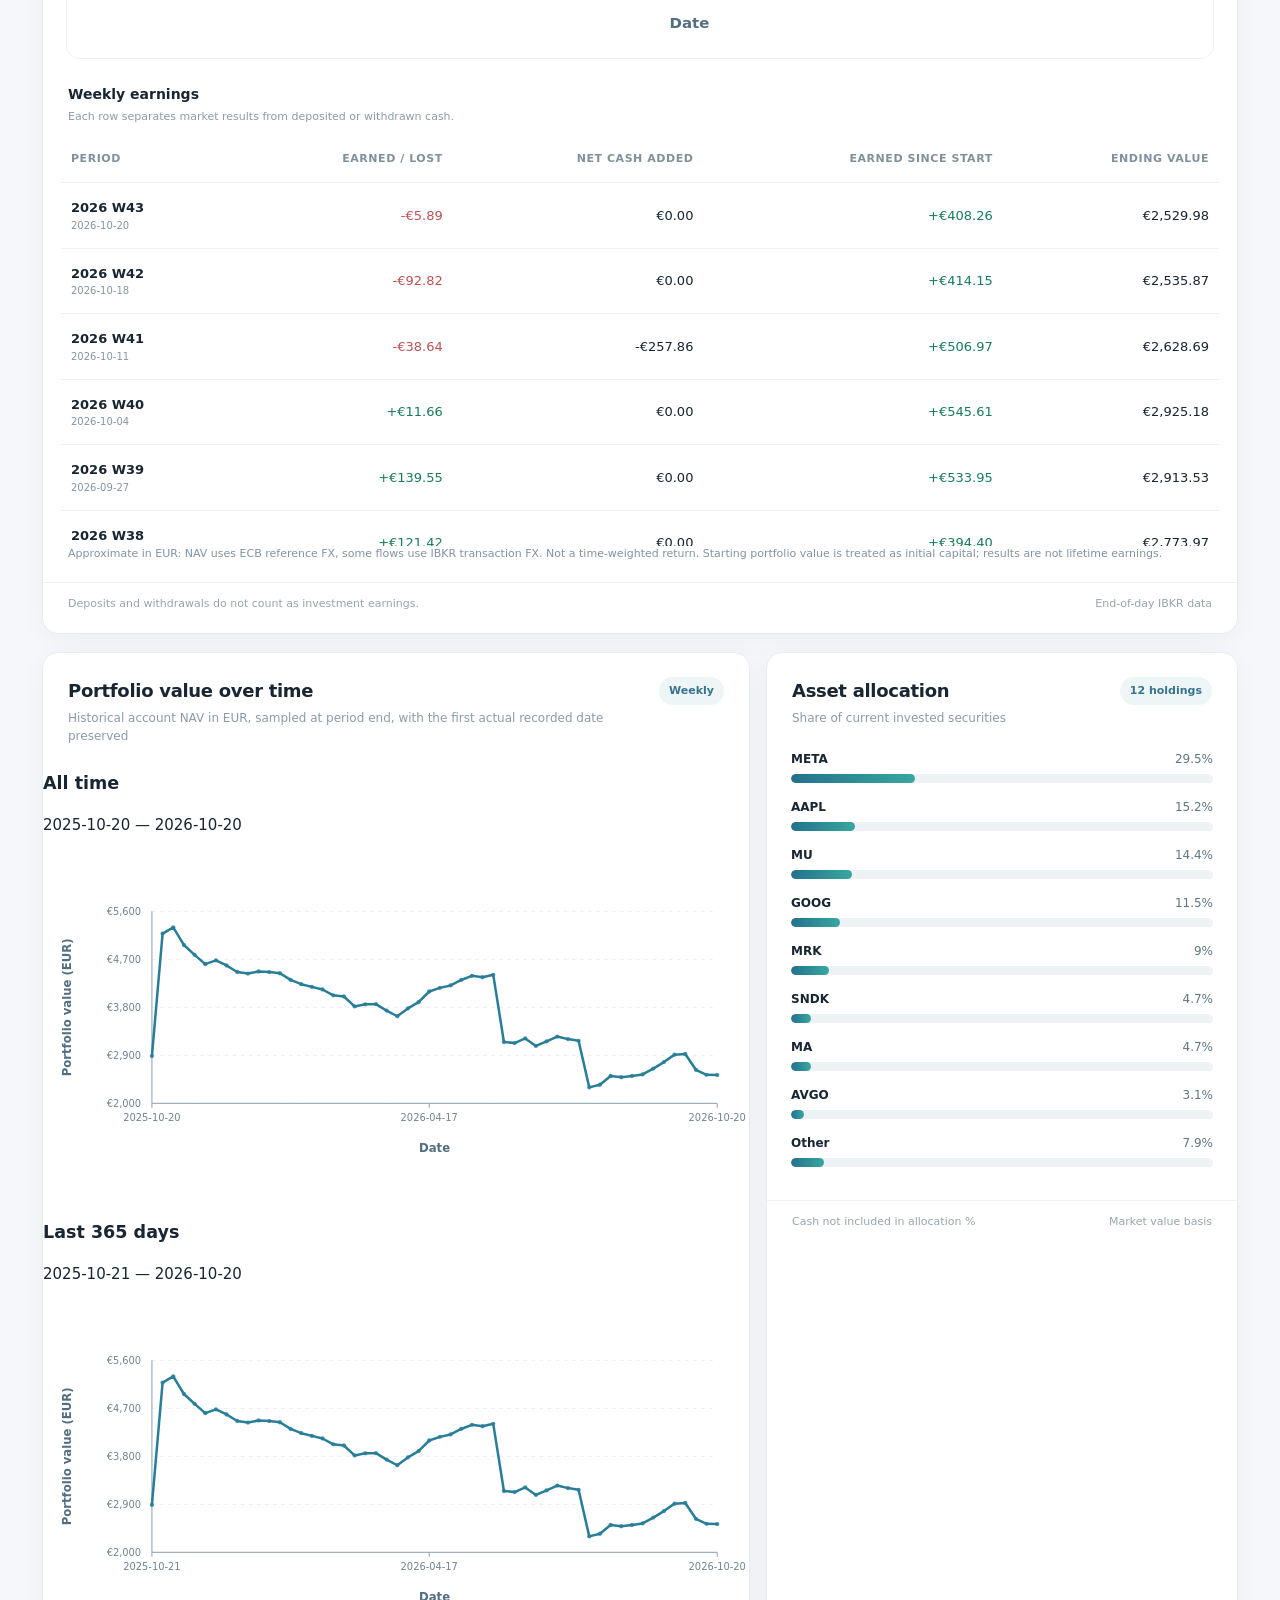
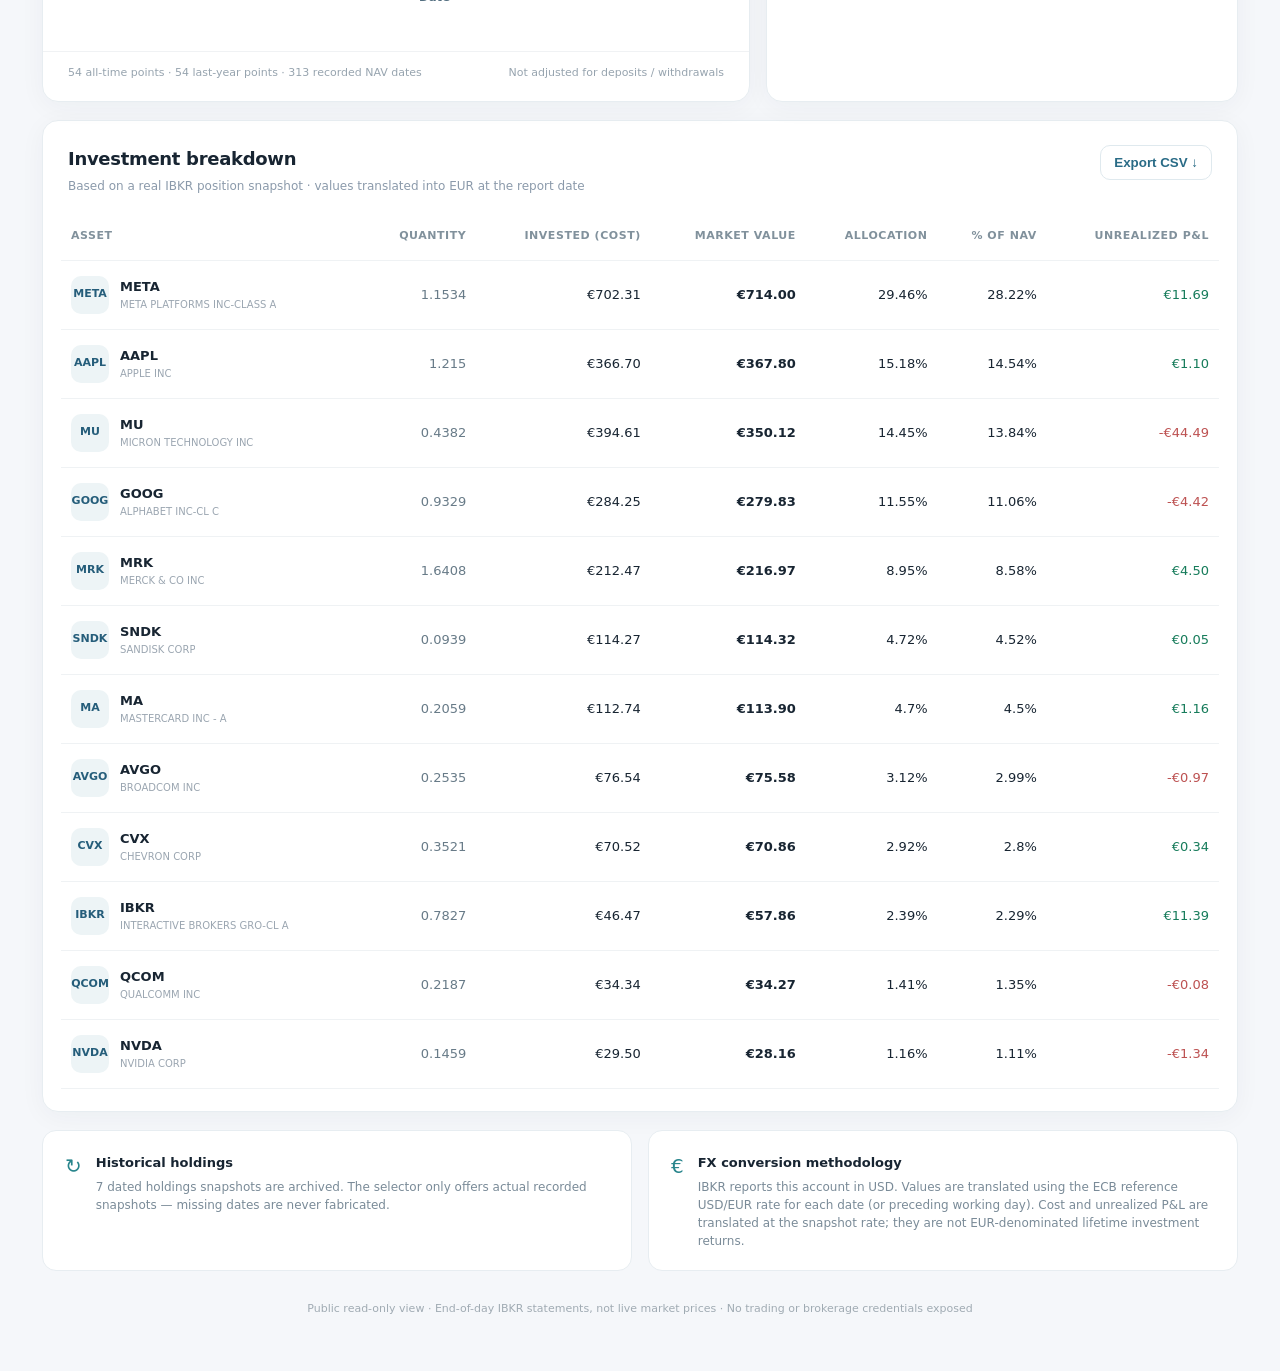
==== commit e78065fc: "Display paired all-time and last-365-day portfolio value charts" ====
--- a/public/index.html
+++ b/public/index.html
@@ -21,7 +21,11 @@
       <article class="metric"><small>UNREALIZED P&L</small><div class="metric-value" id="pnl-value">—</div><div class="metric-desc" id="pnl-pct">Profit / loss on open positions</div></article>
     </section>
     <section class="panels">
-      <article class="panel history"><div class="panel-header"><div><h2>Portfolio value over time</h2><p>Historical account NAV in EUR, sampled at period end</p></div><span class="chip" id="nav-period">Weekly</span></div><div id="nav-chart" class="chart-box"></div><div class="chart-footer"><span id="history-count">—</span><span>Not adjusted for deposits / withdrawals</span></div></article>
+      <article class="panel history"><div class="panel-header"><div><h2>Portfolio value over time</h2><p>Historical account NAV in EUR, sampled at period end, with the first actual recorded date preserved</p></div><span class="chip" id="nav-period">Weekly</span></div>
+      <div class="comparison-charts">
+        <div class="comparison-chart"><h3>All time</h3><p id="nav-all-range">—</p><div id="nav-chart" class="chart-box"></div></div>
+        <div class="comparison-chart"><h3>Last 365 days</h3><p id="nav-year-range">—</p><div id="nav-chart-year" class="chart-box"></div></div>
+      </div><div class="chart-footer"><span id="history-count">—</span><span>Not adjusted for deposits / withdrawals</span></div></article>
       <article class="panel allocation"><div class="panel-header"><div><h2>Asset allocation</h2><p>Share of current invested securities</p></div><span class="chip" id="count-label">—</span></div><div id="allocation" class="allocation-body"></div><div class="chart-footer"><span>Cash not included in allocation %</span><span>Market value basis</span></div></article>
     </section>
     <section class="panel positions"><div class="panel-header"><div><h2>Investment breakdown</h2><p>Based on a real IBKR position snapshot · values translated into EUR at the report date</p></div><button id="csv-export" class="outline">Export CSV ↓</button></div><div class="table-scroller"><table><thead><tr><th>Asset</th><th>Quantity</th><th>Invested (cost)</th><th>Market value</th><th>Allocation</th><th>% of NAV</th><th>Unrealized P&L</th></tr></thead><tbody id="holdings-table"></tbody></table></div></section>
